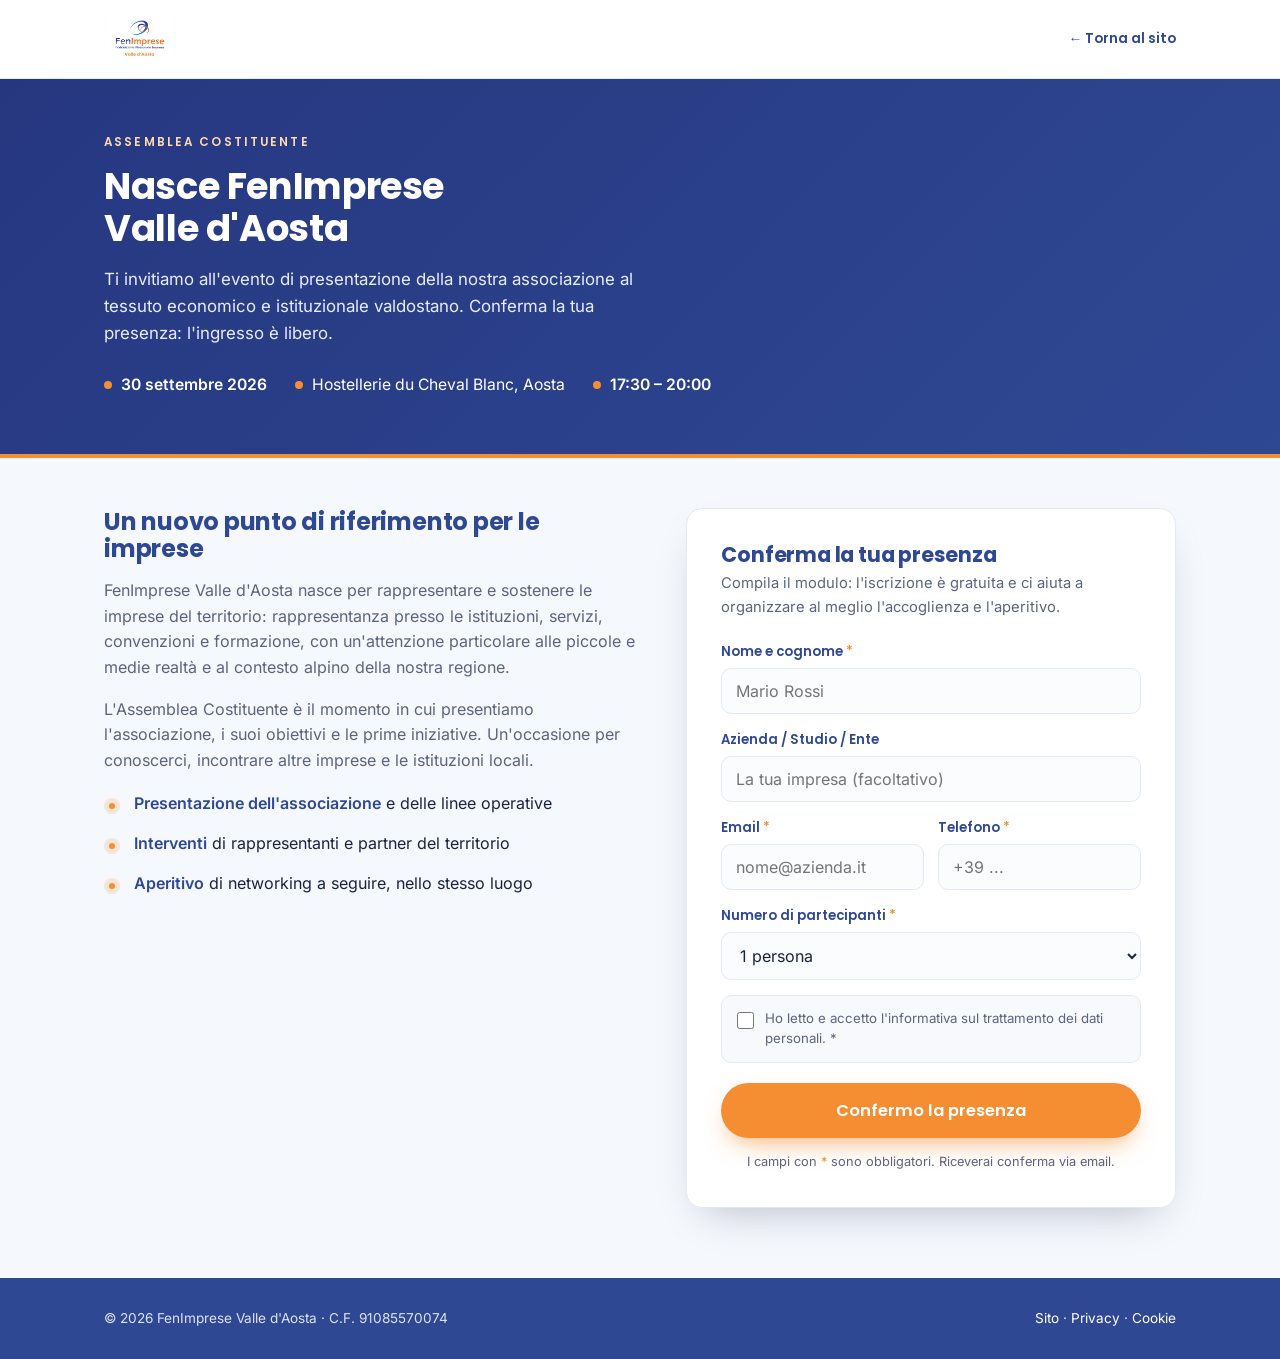
==== assemblea.html @ c691036e "Add files via upload" ====
<!DOCTYPE html>
<html lang="it">
<head>
<meta charset="UTF-8">
<meta name="viewport" content="width=device-width, initial-scale=1.0">
<title>Assemblea Costituente · FenImprese Valle d'Aosta</title>
<meta name="description" content="Iscriviti all'Assemblea Costituente di FenImprese Valle d'Aosta, 30 settembre 2026, Hostellerie du Cheval Blanc. Conferma la tua presenza.">
<link rel="stylesheet" href="fonts.css">
<style>
  :root{
    --navy:#2F4893;--orange:#F58E32;--blue:#3786C1;--ink:#1A2340;--muted:#5B6480;
    --paper:#F5F8FC;--line:#E4EAF3;--white:#FFFFFF;--radius:16px;
    --shadow:0 18px 40px -20px rgba(31,44,90,.35);--maxw:1120px;
  }
  *{box-sizing:border-box;margin:0;padding:0}
  html{scroll-behavior:smooth}
  body{font-family:'Inter',system-ui,sans-serif;color:var(--ink);background:var(--paper);line-height:1.6;-webkit-font-smoothing:antialiased}
  h1,h2,h3,.display{font-family:'Poppins',system-ui,sans-serif;line-height:1.14;letter-spacing:-.01em}
  a{color:inherit;text-decoration:none}
  .wrap{max-width:var(--maxw);margin:0 auto;padding:0 24px}

  header{background:var(--white);border-bottom:1px solid var(--line);padding:16px 0;position:sticky;top:0;z-index:20}
  header .wrap{display:flex;align-items:center;justify-content:space-between;gap:16px}
  .logo-img{height:46px;width:auto;display:block}
  .back{font-family:'Poppins',sans-serif;font-weight:600;font-size:.85rem;color:var(--navy);display:inline-flex;align-items:center;gap:6px}

  .hero{background:linear-gradient(135deg,#263780,var(--navy));color:#fff;padding:54px 0 60px;position:relative;overflow:hidden}
  .hero::after{content:"";position:absolute;inset:auto 0 0 0;height:4px;background:var(--orange)}
  .hero .eyebrow{font-family:'Poppins',sans-serif;font-weight:600;font-size:.74rem;letter-spacing:.18em;text-transform:uppercase;color:#ffd9b3;margin-bottom:14px}
  .hero h1{font-size:2.3rem;margin-bottom:16px;max-width:16ch}
  .hero p.lead{font-size:1.05rem;color:#e8ecff;max-width:52ch;margin-bottom:26px}
  .facts{display:flex;flex-wrap:wrap;gap:14px 28px;font-size:.98rem}
  .facts .f{display:flex;align-items:center;gap:9px}
  .facts .f b{font-weight:600}
  .facts .dot{width:8px;height:8px;border-radius:50%;background:var(--orange);flex-shrink:0}

  .main{padding:50px 0 70px}
  .grid{display:grid;grid-template-columns:1.1fr 1fr;gap:44px;align-items:start}

  .info h2{font-size:1.5rem;color:var(--navy);margin-bottom:16px}
  .info p{color:var(--muted);margin-bottom:16px}
  .info ul{list-style:none;margin:18px 0 0}
  .info li{position:relative;padding-left:30px;margin-bottom:14px;color:var(--ink)}
  .info li::before{content:"";position:absolute;left:0;top:7px;width:16px;height:16px;border-radius:50%;background:var(--orange);opacity:.18}
  .info li::after{content:"";position:absolute;left:5px;top:12px;width:6px;height:6px;border-radius:50%;background:var(--orange)}
  .info li b{color:var(--navy)}

  .form-card{background:var(--white);border:1px solid var(--line);border-radius:var(--radius);padding:34px;box-shadow:var(--shadow)}
  .form-card h3{font-size:1.3rem;color:var(--navy);margin-bottom:6px}
  .form-card .sub{color:var(--muted);font-size:.92rem;margin-bottom:22px}
  .field{margin-bottom:15px}
  .field label{display:block;font-family:'Poppins',sans-serif;font-weight:600;font-size:.82rem;margin-bottom:6px;color:var(--navy)}
  .req{color:var(--orange)}
  .field input,.field select{width:100%;padding:12px 14px;font-family:inherit;font-size:1rem;color:var(--ink);background:#FBFCFE;border:1.5px solid var(--line);border-radius:10px;transition:border-color .15s,box-shadow .15s}
  .field input:focus,.field select:focus{outline:none;border-color:var(--blue);box-shadow:0 0 0 3px rgba(55,134,193,.15);background:#fff}
  .row2{display:grid;grid-template-columns:1fr 1fr;gap:14px}
  .consent{display:flex;gap:11px;align-items:flex-start;background:#F7F9FD;border:1px solid var(--line);border-radius:10px;padding:13px 15px;margin:8px 0 20px}
  .consent input{margin-top:3px;width:17px;height:17px;accent-color:var(--navy);flex-shrink:0}
  .consent span{font-size:.83rem;color:var(--muted);line-height:1.5}
  .btn-primary{font-family:'Poppins',sans-serif;font-weight:600;font-size:1.03rem;width:100%;justify-content:center;cursor:pointer;padding:15px;border-radius:999px;border:0;color:#fff;background:var(--orange);box-shadow:0 12px 26px -10px rgba(245,142,50,.75);transition:transform .12s,background .15s}
  .btn-primary:hover{background:#e37f22;transform:translateY(-2px)}
  .btn-primary:disabled{opacity:.6;cursor:not-allowed;transform:none}
  .form-note{text-align:center;font-size:.8rem;color:var(--muted);margin-top:14px}

  .success{display:none;text-align:center;padding:20px 6px}
  .success .tick{width:64px;height:64px;margin:0 auto 18px;border-radius:50%;background:#eafaf0;color:#2e9e5b;display:flex;align-items:center;justify-content:center;font-size:34px}
  .success h3{font-size:1.4rem;color:var(--navy);margin-bottom:10px}
  .success p{color:var(--muted)}

  footer{background:var(--navy);color:#dbe2f5;padding:30px 0;font-size:.85rem}
  footer .wrap{display:flex;flex-wrap:wrap;justify-content:space-between;gap:12px;align-items:center}
  footer a{color:#fff}

  @media(max-width:820px){.grid{grid-template-columns:1fr;gap:32px}.hero h1{font-size:1.9rem}.row2{grid-template-columns:1fr}}
</style>
</head>
<body>
  <header>
    <div class="wrap">
      <a href="index.html" aria-label="FenImprese Valle d'Aosta"><img class="logo-img" src="[data-uri]" alt="FenImprese Valle d'Aosta"></a>
      <a class="back" href="index.html">&larr; Torna al sito</a>
    </div>
  </header>

  <section class="hero">
    <div class="wrap">
      <div class="eyebrow">Assemblea Costituente</div>
      <h1>Nasce FenImprese Valle d'Aosta</h1>
      <p class="lead">Ti invitiamo all'evento di presentazione della nostra associazione al tessuto economico e istituzionale valdostano. Conferma la tua presenza: l'ingresso &egrave; libero.</p>
      <div class="facts">
        <div class="f"><span class="dot"></span><b>30 settembre 2026</b></div>
        <div class="f"><span class="dot"></span>Hostellerie du Cheval Blanc, Aosta</div>
        <div class="f"><span class="dot"></span><b>17:30 &ndash; 20:00</b></div>
      </div>
    </div>
  </section>

  <main class="main">
    <div class="wrap grid">
      <div class="info">
        <h2>Un nuovo punto di riferimento per le imprese</h2>
        <p>FenImprese Valle d'Aosta nasce per rappresentare e sostenere le imprese del territorio: rappresentanza presso le istituzioni, servizi, convenzioni e formazione, con un'attenzione particolare alle piccole e medie realt&agrave; e al contesto alpino della nostra regione.</p>
        <p>L'Assemblea Costituente &egrave; il momento in cui presentiamo l'associazione, i suoi obiettivi e le prime iniziative. Un'occasione per conoscerci, incontrare altre imprese e le istituzioni locali.</p>
        <ul>
          <li><b>Presentazione dell'associazione</b> e delle linee operative</li>
          <li><b>Interventi</b> di rappresentanti e partner del territorio</li>
          <li><b>Aperitivo</b> di networking a seguire, nello stesso luogo</li>
        </ul>
      </div>

      <div>
        <form id="signup-assemblea" class="form-card" novalidate>
          <h3>Conferma la tua presenza</h3>
          <p class="sub">Compila il modulo: l'iscrizione &egrave; gratuita e ci aiuta a organizzare al meglio l'accoglienza e l'aperitivo.</p>

          <div class="field">
            <label for="nome">Nome e cognome <span class="req">*</span></label>
            <input id="nome" name="nome" type="text" placeholder="Mario Rossi" required autocomplete="name">
          </div>
          <div class="field">
            <label for="azienda">Azienda / Studio / Ente</label>
            <input id="azienda" name="azienda" type="text" placeholder="La tua impresa (facoltativo)" autocomplete="organization">
          </div>
          <div class="row2">
            <div class="field">
              <label for="email">Email <span class="req">*</span></label>
              <input id="email" name="email" type="email" placeholder="nome@azienda.it" required autocomplete="email">
            </div>
            <div class="field">
              <label for="tel">Telefono <span class="req">*</span></label>
              <input id="tel" name="tel" type="tel" placeholder="+39 ..." required autocomplete="tel">
            </div>
          </div>
          <div class="field">
            <label for="partecipanti">Numero di partecipanti <span class="req">*</span></label>
            <select id="partecipanti" name="partecipanti" required>
              <option value="1">1 persona</option>
              <option value="2">2 persone</option>
              <option value="3">3 persone</option>
              <option value="4">4 persone</option>
              <option value="5+">5 o pi&ugrave;</option>
            </select>
          </div>

          <!-- Campo nascosto: dice allo script di scrivere nella scheda "Assemblea" -->
          <input type="hidden" name="tipo" value="assemblea">
          <!-- Fonte campagna (social, pec, ecc.) letta dall'URL -->
          <input type="hidden" id="fonte" name="fonte" value="">

          <label class="consent">
            <input type="checkbox" name="privacy" required>
            <span>Ho letto e accetto l'<a href="privacy.html" target="_blank" rel="noopener">informativa sul trattamento dei dati personali</a>. <span class="req">*</span></span>
          </label>

          <button type="submit" class="btn-primary">Confermo la presenza</button>
          <p class="form-note">I campi con <span class="req">*</span> sono obbligatori. Riceverai conferma via email.</p>
        </form>

        <div class="success" id="success">
          <div class="tick">&#10003;</div>
          <h3>Iscrizione registrata</h3>
          <p>Grazie per aver confermato la tua presenza.<br>Ti aspettiamo il 30 settembre al Cheval Blanc.</p>
        </div>
      </div>
    </div>
  </main>

  <footer>
    <div class="wrap">
      <span>&copy; 2026 FenImprese Valle d'Aosta &middot; C.F. 91085570074</span>
      <span><a href="index.html">Sito</a> &middot; <a href="privacy.html">Privacy</a> &middot; <a href="cookie.html">Cookie</a></span>
    </div>
  </footer>

<script>
  // Fonte campagna: legge ?utm_source= o ?f= dall'URL (es. link nei social o nella PEC)
  (function(){
    var p=new URLSearchParams(location.search);
    var f=p.get('utm_source')||p.get('f')||'assemblea';
    var el=document.getElementById('fonte'); if(el) el.value=f;
  })();

  // Stesso endpoint del modulo adesioni del sito
  const FORM_ENDPOINT = 'https://script.google.com/macros/s/AKfycbwHo48KUYdYgYVjm_8X_t6NlR8qDRTSarZIr0g1LvCDwyOo74_mADnQaVTJwItzqu3Qxg/exec';

  document.getElementById('signup-assemblea').addEventListener('submit',function(e){
    e.preventDefault();
    if(!this.checkValidity()){this.reportValidity();return;}
    var form=this, btn=form.querySelector('button[type="submit"]');
    function done(){
      form.style.display='none';
      var s=document.getElementById('success');
      s.style.display='block';
      s.scrollIntoView({behavior:'smooth',block:'center'});
    }
    if(FORM_ENDPOINT){
      if(btn){btn.disabled=true;btn.textContent='Invio in corso...';}
      fetch(FORM_ENDPOINT,{method:'POST',body:new FormData(form)}).then(done).catch(done);
    } else { done(); }
  });
</script>
</body>
</html>
---- fonts.css ----
/* Font self-hosted e INCORPORATI (Poppins, Inter) - subset latin - SIL Open Font License.
   I caratteri sono dentro questo file: non serve alcuna cartella esterna. */

@font-face{font-family:'Poppins';font-style:normal;font-weight:400;font-display:swap;src:url([data-uri]) format('woff2');}
@font-face{font-family:'Poppins';font-style:normal;font-weight:500;font-display:swap;src:url([data-uri]) format('woff2');}
@font-face{font-family:'Poppins';font-style:normal;font-weight:600;font-display:swap;src:url([data-uri]) format('woff2');}
@font-face{font-family:'Poppins';font-style:normal;font-weight:700;font-display:swap;src:url([data-uri]) format('woff2');}
@font-face{font-family:'Poppins';font-style:normal;font-weight:800;font-display:swap;src:url([data-uri]) format('woff2');}
@font-face{font-family:'Inter';font-style:normal;font-weight:400;font-display:swap;src:url([data-uri]) format('woff2');}
@font-face{font-family:'Inter';font-style:normal;font-weight:500;font-display:swap;src:url([data-uri]) format('woff2');}
@font-face{font-family:'Inter';font-style:normal;font-weight:600;font-display:swap;src:url([data-uri]) format('woff2');}
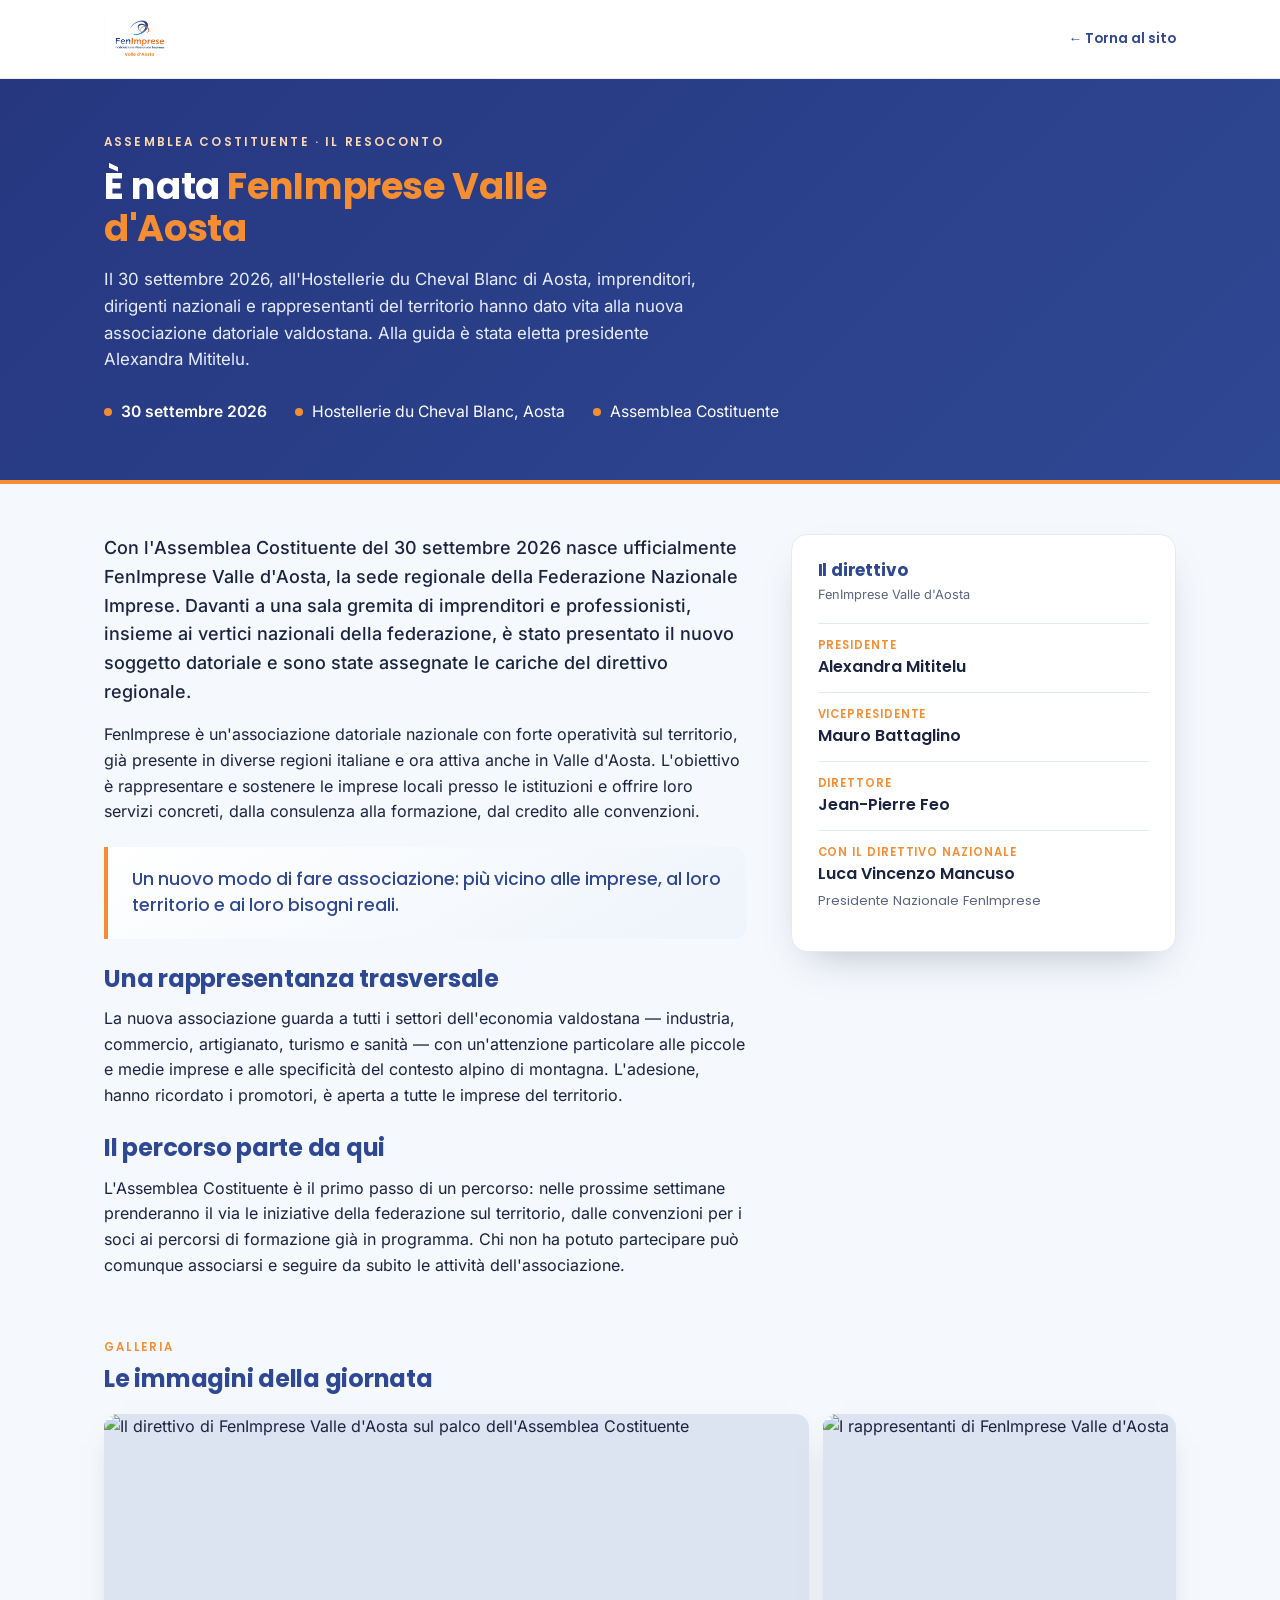
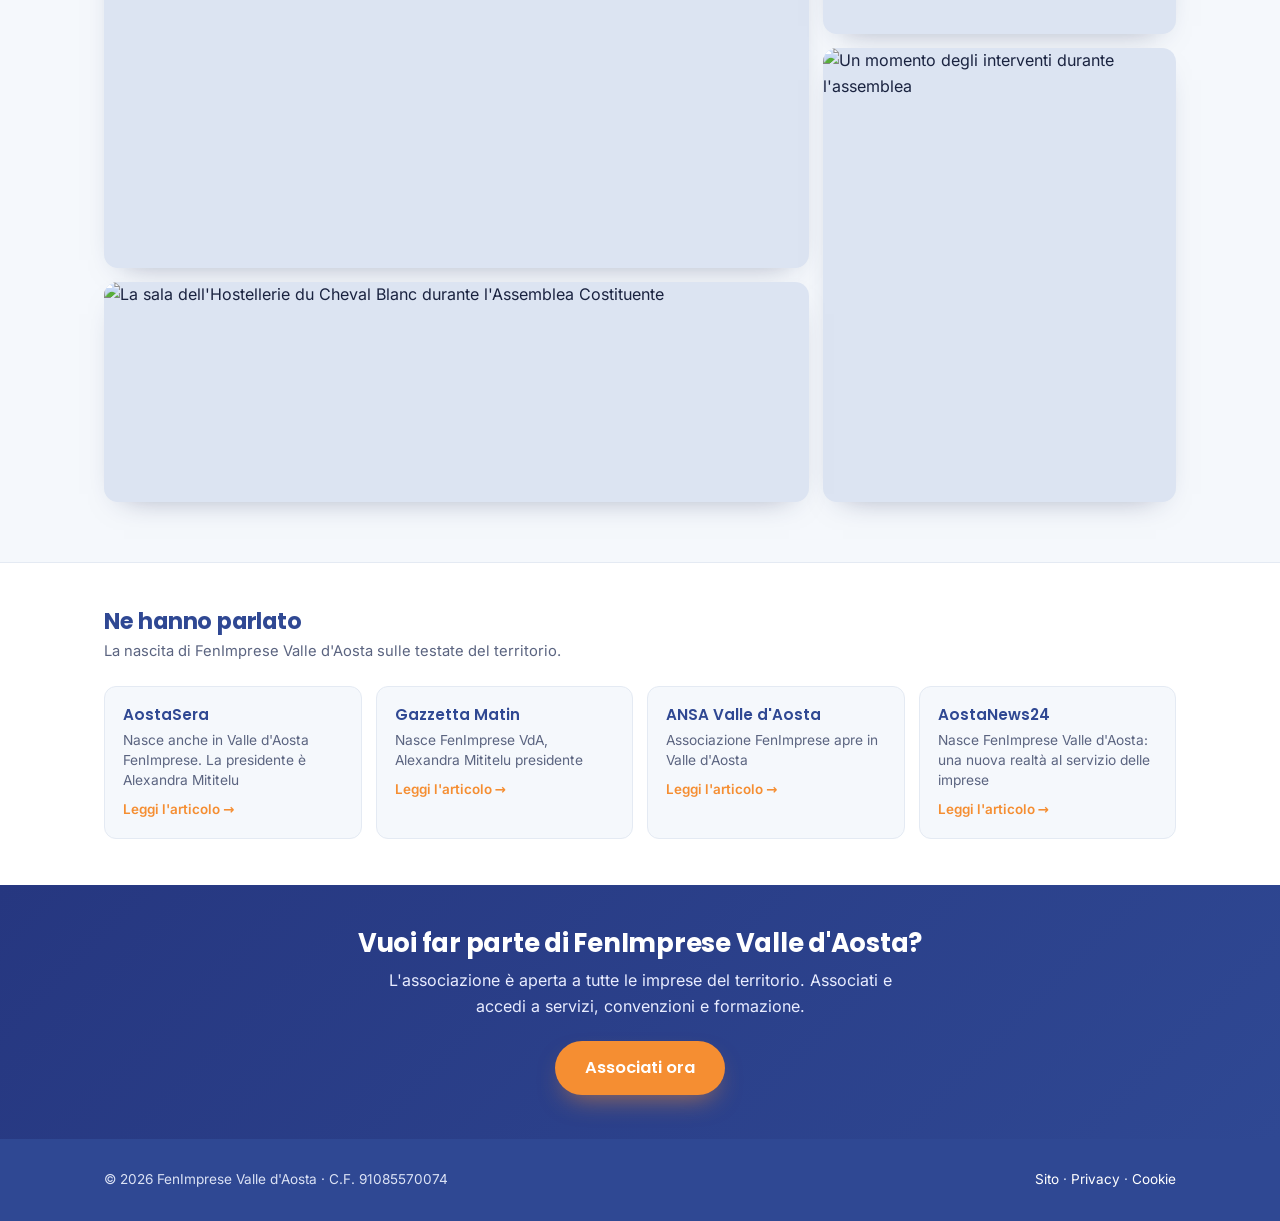
==== commit 182fe593: "Add files via upload" ====
--- a/assemblea.html
+++ b/assemblea.html
@@ -4,7 +4,7 @@
 <meta charset="UTF-8">
 <meta name="viewport" content="width=device-width, initial-scale=1.0">
 <title>Assemblea Costituente · FenImprese Valle d'Aosta</title>
-<meta name="description" content="Iscriviti all'Assemblea Costituente di FenImprese Valle d'Aosta, 30 settembre 2026, Hostellerie du Cheval Blanc. Conferma la tua presenza.">
+<meta name="description" content="Il 30 settembre 2026, all'Hostellerie du Cheval Blanc di Aosta, si è tenuta l'Assemblea Costituente di FenImprese Valle d'Aosta. Presidente Alexandra Mititelu. Foto e resoconto.">
 <link rel="stylesheet" href="fonts.css">
 <style>
   :root{
@@ -27,51 +27,64 @@
   .hero{background:linear-gradient(135deg,#263780,var(--navy));color:#fff;padding:54px 0 60px;position:relative;overflow:hidden}
   .hero::after{content:"";position:absolute;inset:auto 0 0 0;height:4px;background:var(--orange)}
   .hero .eyebrow{font-family:'Poppins',sans-serif;font-weight:600;font-size:.74rem;letter-spacing:.18em;text-transform:uppercase;color:#ffd9b3;margin-bottom:14px}
-  .hero h1{font-size:2.3rem;margin-bottom:16px;max-width:16ch}
-  .hero p.lead{font-size:1.05rem;color:#e8ecff;max-width:52ch;margin-bottom:26px}
+  .hero h1{font-size:2.3rem;margin-bottom:16px;max-width:18ch}
+  .hero h1 .hl{color:var(--orange)}
+  .hero p.lead{font-size:1.05rem;color:#e8ecff;max-width:56ch;margin-bottom:26px}
   .facts{display:flex;flex-wrap:wrap;gap:14px 28px;font-size:.98rem}
   .facts .f{display:flex;align-items:center;gap:9px}
   .facts .f b{font-weight:600}
   .facts .dot{width:8px;height:8px;border-radius:50%;background:var(--orange);flex-shrink:0}
 
-  .main{padding:50px 0 70px}
-  .grid{display:grid;grid-template-columns:1.1fr 1fr;gap:44px;align-items:start}
+  .main{padding:50px 0 24px}
+  .lead-row{display:grid;grid-template-columns:1.25fr .75fr;gap:44px;align-items:start}
+  .article h2{font-size:1.5rem;color:var(--navy);margin:26px 0 14px}
+  .article h2:first-child{margin-top:0}
+  .article p{color:var(--ink);margin-bottom:16px}
+  .article p.intro{font-size:1.12rem;color:var(--ink);font-weight:500}
+  .pull{background:linear-gradient(150deg,#fff,#eef4fb);border-left:4px solid var(--orange);border-radius:0 14px 14px 0;padding:20px 24px;margin:22px 0;font-family:'Poppins',sans-serif;font-weight:500;color:var(--navy);font-size:1.08rem;line-height:1.5}
 
-  .info h2{font-size:1.5rem;color:var(--navy);margin-bottom:16px}
-  .info p{color:var(--muted);margin-bottom:16px}
-  .info ul{list-style:none;margin:18px 0 0}
-  .info li{position:relative;padding-left:30px;margin-bottom:14px;color:var(--ink)}
-  .info li::before{content:"";position:absolute;left:0;top:7px;width:16px;height:16px;border-radius:50%;background:var(--orange);opacity:.18}
-  .info li::after{content:"";position:absolute;left:5px;top:12px;width:6px;height:6px;border-radius:50%;background:var(--orange)}
-  .info li b{color:var(--navy)}
+  .board{background:var(--white);border:1px solid var(--line);border-radius:var(--radius);padding:26px;box-shadow:var(--shadow);position:sticky;top:96px}
+  .board h3{font-size:1.05rem;color:var(--navy);margin-bottom:4px}
+  .board .cap{font-size:.8rem;color:var(--muted);margin-bottom:18px}
+  .board .row{display:flex;flex-direction:column;padding:12px 0;border-top:1px solid var(--line)}
+  .board .row:first-of-type{border-top:0}
+  .board .row .role{font-size:.72rem;letter-spacing:.08em;text-transform:uppercase;color:var(--orange);font-family:'Poppins',sans-serif;font-weight:600}
+  .board .row .name{font-family:'Poppins',sans-serif;font-weight:600;color:var(--ink);font-size:1rem}
+  @media(max-width:860px){.lead-row{grid-template-columns:1fr;gap:30px}.board{position:static}}
 
-  .form-card{background:var(--white);border:1px solid var(--line);border-radius:var(--radius);padding:34px;box-shadow:var(--shadow)}
-  .form-card h3{font-size:1.3rem;color:var(--navy);margin-bottom:6px}
-  .form-card .sub{color:var(--muted);font-size:.92rem;margin-bottom:22px}
-  .field{margin-bottom:15px}
-  .field label{display:block;font-family:'Poppins',sans-serif;font-weight:600;font-size:.82rem;margin-bottom:6px;color:var(--navy)}
-  .req{color:var(--orange)}
-  .field input,.field select{width:100%;padding:12px 14px;font-family:inherit;font-size:1rem;color:var(--ink);background:#FBFCFE;border:1.5px solid var(--line);border-radius:10px;transition:border-color .15s,box-shadow .15s}
-  .field input:focus,.field select:focus{outline:none;border-color:var(--blue);box-shadow:0 0 0 3px rgba(55,134,193,.15);background:#fff}
-  .row2{display:grid;grid-template-columns:1fr 1fr;gap:14px}
-  .consent{display:flex;gap:11px;align-items:flex-start;background:#F7F9FD;border:1px solid var(--line);border-radius:10px;padding:13px 15px;margin:8px 0 20px}
-  .consent input{margin-top:3px;width:17px;height:17px;accent-color:var(--navy);flex-shrink:0}
-  .consent span{font-size:.83rem;color:var(--muted);line-height:1.5}
-  .btn-primary{font-family:'Poppins',sans-serif;font-weight:600;font-size:1.03rem;width:100%;justify-content:center;cursor:pointer;padding:15px;border-radius:999px;border:0;color:#fff;background:var(--orange);box-shadow:0 12px 26px -10px rgba(245,142,50,.75);transition:transform .12s,background .15s}
+  .gallery-sec{padding:20px 0 60px}
+  .sec-head{margin-bottom:22px}
+  .sec-head .eyebrow{font-family:'Poppins',sans-serif;font-weight:600;font-size:.72rem;letter-spacing:.16em;text-transform:uppercase;color:var(--orange)}
+  .sec-head h2{font-size:1.5rem;color:var(--navy);margin-top:8px}
+  .gallery{display:grid;grid-template-columns:2fr 1fr;grid-auto-rows:220px;gap:14px}
+  .gallery a{display:block;border-radius:14px;overflow:hidden;position:relative;box-shadow:0 12px 30px -20px rgba(31,44,90,.5);background:#dce4f2}
+  .gallery a img{width:100%;height:100%;object-fit:cover;display:block;transition:transform .5s ease}
+  .gallery a:hover img{transform:scale(1.04)}
+  .gallery .big{grid-row:span 2}
+  .gallery .tall{grid-row:span 2}
+  @media(max-width:720px){.gallery{grid-template-columns:1fr 1fr;grid-auto-rows:150px}.gallery .big{grid-column:span 2;grid-row:span 2}.gallery .tall{grid-row:span 2}}
+
+  .press{background:var(--white);border-top:1px solid var(--line);padding:46px 0}
+  .press h2{font-size:1.4rem;color:var(--navy);margin-bottom:6px}
+  .press .cap{color:var(--muted);font-size:.92rem;margin-bottom:22px}
+  .press-grid{display:grid;grid-template-columns:repeat(auto-fit,minmax(230px,1fr));gap:14px}
+  .press-grid a{display:block;background:var(--paper);border:1px solid var(--line);border-radius:12px;padding:16px 18px;transition:border-color .15s,transform .12s}
+  .press-grid a:hover{border-color:var(--blue);transform:translateY(-2px)}
+  .press-grid .src{font-family:'Poppins',sans-serif;font-weight:600;color:var(--navy);font-size:.95rem;margin-bottom:4px}
+  .press-grid .t{color:var(--muted);font-size:.86rem;line-height:1.45}
+  .press-grid .arrow{color:var(--orange);font-weight:600;font-size:.84rem;margin-top:8px;display:inline-block}
+
+  .cta{background:linear-gradient(135deg,#263780,var(--navy));color:#fff;padding:44px 0;text-align:center}
+  .cta h2{font-size:1.6rem;margin-bottom:10px}
+  .cta p{color:#e8ecff;max-width:52ch;margin:0 auto 22px}
+  .btn-primary{font-family:'Poppins',sans-serif;font-weight:600;font-size:1.03rem;display:inline-flex;align-items:center;gap:8px;cursor:pointer;padding:14px 30px;border-radius:999px;border:0;color:#fff;background:var(--orange);box-shadow:0 12px 26px -10px rgba(245,142,50,.6);transition:transform .12s,background .15s}
   .btn-primary:hover{background:#e37f22;transform:translateY(-2px)}
-  .btn-primary:disabled{opacity:.6;cursor:not-allowed;transform:none}
-  .form-note{text-align:center;font-size:.8rem;color:var(--muted);margin-top:14px}
-
-  .success{display:none;text-align:center;padding:20px 6px}
-  .success .tick{width:64px;height:64px;margin:0 auto 18px;border-radius:50%;background:#eafaf0;color:#2e9e5b;display:flex;align-items:center;justify-content:center;font-size:34px}
-  .success h3{font-size:1.4rem;color:var(--navy);margin-bottom:10px}
-  .success p{color:var(--muted)}
 
   footer{background:var(--navy);color:#dbe2f5;padding:30px 0;font-size:.85rem}
   footer .wrap{display:flex;flex-wrap:wrap;justify-content:space-between;gap:12px;align-items:center}
   footer a{color:#fff}
 
-  @media(max-width:820px){.grid{grid-template-columns:1fr;gap:32px}.hero h1{font-size:1.9rem}.row2{grid-template-columns:1fr}}
+  @media(max-width:820px){.hero h1{font-size:1.9rem}}
 </style>
 </head>
 <body>
@@ -84,86 +97,95 @@
 
   <section class="hero">
     <div class="wrap">
-      <div class="eyebrow">Assemblea Costituente</div>
-      <h1>Nasce FenImprese Valle d'Aosta</h1>
-      <p class="lead">Ti invitiamo all'evento di presentazione della nostra associazione al tessuto economico e istituzionale valdostano. Conferma la tua presenza: l'ingresso &egrave; libero.</p>
+      <div class="eyebrow">Assemblea Costituente &middot; Il resoconto</div>
+      <h1>&Egrave; nata <span class="hl">FenImprese Valle d'Aosta</span></h1>
+      <p class="lead">Il 30 settembre 2026, all'Hostellerie du Cheval Blanc di Aosta, imprenditori, dirigenti nazionali e rappresentanti del territorio hanno dato vita alla nuova associazione datoriale valdostana. Alla guida &egrave; stata eletta presidente Alexandra Mititelu.</p>
       <div class="facts">
         <div class="f"><span class="dot"></span><b>30 settembre 2026</b></div>
         <div class="f"><span class="dot"></span>Hostellerie du Cheval Blanc, Aosta</div>
-        <div class="f"><span class="dot"></span><b>17:30 &ndash; 20:00</b></div>
+        <div class="f"><span class="dot"></span>Assemblea Costituente</div>
       </div>
     </div>
   </section>
 
   <main class="main">
-    <div class="wrap grid">
-      <div class="info">
-        <h2>Un nuovo punto di riferimento per le imprese</h2>
-        <p>FenImprese Valle d'Aosta nasce per rappresentare e sostenere le imprese del territorio: rappresentanza presso le istituzioni, servizi, convenzioni e formazione, con un'attenzione particolare alle piccole e medie realt&agrave; e al contesto alpino della nostra regione.</p>
-        <p>L'Assemblea Costituente &egrave; il momento in cui presentiamo l'associazione, i suoi obiettivi e le prime iniziative. Un'occasione per conoscerci, incontrare altre imprese e le istituzioni locali.</p>
-        <ul>
-          <li><b>Presentazione dell'associazione</b> e delle linee operative</li>
-          <li><b>Interventi</b> di rappresentanti e partner del territorio</li>
-          <li><b>Aperitivo</b> di networking a seguire, nello stesso luogo</li>
-        </ul>
+    <div class="wrap lead-row">
+      <div class="article">
+        <p class="intro">Con l'Assemblea Costituente del 30 settembre 2026 nasce ufficialmente FenImprese Valle d'Aosta, la sede regionale della Federazione Nazionale Imprese. Davanti a una sala gremita di imprenditori e professionisti, insieme ai vertici nazionali della federazione, &egrave; stato presentato il nuovo soggetto datoriale e sono state assegnate le cariche del direttivo regionale.</p>
+
+        <p>FenImprese &egrave; un'associazione datoriale nazionale con forte operativit&agrave; sul territorio, gi&agrave; presente in diverse regioni italiane e ora attiva anche in Valle d'Aosta. L'obiettivo &egrave; rappresentare e sostenere le imprese locali presso le istituzioni e offrire loro servizi concreti, dalla consulenza alla formazione, dal credito alle convenzioni.</p>
+
+        <div class="pull">Un nuovo modo di fare associazione: pi&ugrave; vicino alle imprese, al loro territorio e ai loro bisogni reali.</div>
+
+        <h2>Una rappresentanza trasversale</h2>
+        <p>La nuova associazione guarda a tutti i settori dell'economia valdostana &mdash; industria, commercio, artigianato, turismo e sanit&agrave; &mdash; con un'attenzione particolare alle piccole e medie imprese e alle specificit&agrave; del contesto alpino di montagna. L'adesione, hanno ricordato i promotori, &egrave; aperta a tutte le imprese del territorio.</p>
+
+        <h2>Il percorso parte da qui</h2>
+        <p>L'Assemblea Costituente &egrave; il primo passo di un percorso: nelle prossime settimane prenderanno il via le iniziative della federazione sul territorio, dalle convenzioni per i soci ai percorsi di formazione gi&agrave; in programma. Chi non ha potuto partecipare pu&ograve; comunque associarsi e seguire da subito le attivit&agrave; dell'associazione.</p>
       </div>
 
-      <div>
-        <form id="signup-assemblea" class="form-card" novalidate>
-          <h3>Conferma la tua presenza</h3>
-          <p class="sub">Compila il modulo: l'iscrizione &egrave; gratuita e ci aiuta a organizzare al meglio l'accoglienza e l'aperitivo.</p>
+      <aside class="board">
+        <h3>Il direttivo</h3>
+        <div class="cap">FenImprese Valle d'Aosta</div>
+        <div class="row"><span class="role">Presidente</span><span class="name">Alexandra Mititelu</span></div>
+        <div class="row"><span class="role">Vicepresidente</span><span class="name">Mauro Battaglino</span></div>
+        <div class="row"><span class="role">Direttore</span><span class="name">Jean-Pierre Feo</span></div>
+        <div class="row"><span class="role">Con il direttivo nazionale</span><span class="name">Luca Vincenzo Mancuso<br><span style="font-weight:400;font-size:.82rem;color:var(--muted)">Presidente Nazionale FenImprese</span></span></div>
+      </aside>
+    </div>
+  </main>
 
-          <div class="field">
-            <label for="nome">Nome e cognome <span class="req">*</span></label>
-            <input id="nome" name="nome" type="text" placeholder="Mario Rossi" required autocomplete="name">
-          </div>
-          <div class="field">
-            <label for="azienda">Azienda / Studio / Ente</label>
-            <input id="azienda" name="azienda" type="text" placeholder="La tua impresa (facoltativo)" autocomplete="organization">
-          </div>
-          <div class="row2">
-            <div class="field">
-              <label for="email">Email <span class="req">*</span></label>
-              <input id="email" name="email" type="email" placeholder="nome@azienda.it" required autocomplete="email">
-            </div>
-            <div class="field">
-              <label for="tel">Telefono <span class="req">*</span></label>
-              <input id="tel" name="tel" type="tel" placeholder="+39 ..." required autocomplete="tel">
-            </div>
-          </div>
-          <div class="field">
-            <label for="partecipanti">Numero di partecipanti <span class="req">*</span></label>
-            <select id="partecipanti" name="partecipanti" required>
-              <option value="1">1 persona</option>
-              <option value="2">2 persone</option>
-              <option value="3">3 persone</option>
-              <option value="4">4 persone</option>
-              <option value="5+">5 o pi&ugrave;</option>
-            </select>
-          </div>
-
-          <!-- Campo nascosto: dice allo script di scrivere nella scheda "Assemblea" -->
-          <input type="hidden" name="tipo" value="assemblea">
-          <!-- Fonte campagna (social, pec, ecc.) letta dall'URL -->
-          <input type="hidden" id="fonte" name="fonte" value="">
-
-          <label class="consent">
-            <input type="checkbox" name="privacy" required>
-            <span>Ho letto e accetto l'<a href="privacy.html" target="_blank" rel="noopener">informativa sul trattamento dei dati personali</a>. <span class="req">*</span></span>
-          </label>
-
-          <button type="submit" class="btn-primary">Confermo la presenza</button>
-          <p class="form-note">I campi con <span class="req">*</span> sono obbligatori. Riceverai conferma via email.</p>
-        </form>
-
-        <div class="success" id="success">
-          <div class="tick">&#10003;</div>
-          <h3>Iscrizione registrata</h3>
-          <p>Grazie per aver confermato la tua presenza.<br>Ti aspettiamo il 30 settembre al Cheval Blanc.</p>
-        </div>
+  <section class="gallery-sec">
+    <div class="wrap">
+      <div class="sec-head">
+        <div class="eyebrow">Galleria</div>
+        <h2>Le immagini della giornata</h2>
+      </div>
+      <div class="gallery">
+        <a class="big" href="assemblea-2.jpg" target="_blank" rel="noopener"><img src="assemblea-2.jpg" alt="Il direttivo di FenImprese Valle d'Aosta sul palco dell'Assemblea Costituente" loading="lazy"></a>
+        <a href="assemblea-1.jpg" target="_blank" rel="noopener"><img src="assemblea-1.jpg" alt="I rappresentanti di FenImprese Valle d'Aosta" loading="lazy"></a>
+        <a class="tall" href="assemblea-3.jpg" target="_blank" rel="noopener"><img src="assemblea-3.jpg" alt="Un momento degli interventi durante l'assemblea" loading="lazy"></a>
+        <a href="assemblea-4.jpg" target="_blank" rel="noopener"><img src="assemblea-4.jpg" alt="La sala dell'Hostellerie du Cheval Blanc durante l'Assemblea Costituente" loading="lazy"></a>
       </div>
     </div>
-  </main>
+  </section>
+
+  <section class="press">
+    <div class="wrap">
+      <h2>Ne hanno parlato</h2>
+      <p class="cap">La nascita di FenImprese Valle d'Aosta sulle testate del territorio.</p>
+      <div class="press-grid">
+        <a href="https://aostasera.it/notizie/economia/nasce-anche-in-valle-daosta-fenimprese-la-presidente-e-alexandra-mititelu/" target="_blank" rel="noopener">
+          <div class="src">AostaSera</div>
+          <div class="t">Nasce anche in Valle d'Aosta FenImprese. La presidente &egrave; Alexandra Mititelu</div>
+          <span class="arrow">Leggi l'articolo &rarr;</span>
+        </a>
+        <a href="https://www.gazzettamatin.com/2026/09/30/nasce-fenimprese-vda/" target="_blank" rel="noopener">
+          <div class="src">Gazzetta Matin</div>
+          <div class="t">Nasce FenImprese VdA, Alexandra Mititelu presidente</div>
+          <span class="arrow">Leggi l'articolo &rarr;</span>
+        </a>
+        <a href="https://www.ansa.it/valledaosta/notizie/2026/09/29/associazione-fenimprese-apre-in-valle-daosta_36c3c572-afc9-4e2e-b7b1-fc5ea97ebacf.html" target="_blank" rel="noopener">
+          <div class="src">ANSA Valle d'Aosta</div>
+          <div class="t">Associazione FenImprese apre in Valle d'Aosta</div>
+          <span class="arrow">Leggi l'articolo &rarr;</span>
+        </a>
+        <a href="https://aostanews24.it/nasce-fenimprese-valle-daosta-una-nuova-realta-al-servizio-delle-imprese-del-territorio/" target="_blank" rel="noopener">
+          <div class="src">AostaNews24</div>
+          <div class="t">Nasce FenImprese Valle d'Aosta: una nuova realt&agrave; al servizio delle imprese</div>
+          <span class="arrow">Leggi l'articolo &rarr;</span>
+        </a>
+      </div>
+    </div>
+  </section>
+
+  <section class="cta">
+    <div class="wrap">
+      <h2>Vuoi far parte di FenImprese Valle d'Aosta?</h2>
+      <p>L'associazione &egrave; aperta a tutte le imprese del territorio. Associati e accedi a servizi, convenzioni e formazione.</p>
+      <a href="index.html#associati" class="btn-primary">Associati ora</a>
+    </div>
+  </section>
 
   <footer>
     <div class="wrap">
@@ -171,33 +193,5 @@
       <span><a href="index.html">Sito</a> &middot; <a href="privacy.html">Privacy</a> &middot; <a href="cookie.html">Cookie</a></span>
     </div>
   </footer>
-
-<script>
-  // Fonte campagna: legge ?utm_source= o ?f= dall'URL (es. link nei social o nella PEC)
-  (function(){
-    var p=new URLSearchParams(location.search);
-    var f=p.get('utm_source')||p.get('f')||'assemblea';
-    var el=document.getElementById('fonte'); if(el) el.value=f;
-  })();
-
-  // Stesso endpoint del modulo adesioni del sito
-  const FORM_ENDPOINT = 'https://script.google.com/macros/s/AKfycbwHo48KUYdYgYVjm_8X_t6NlR8qDRTSarZIr0g1LvCDwyOo74_mADnQaVTJwItzqu3Qxg/exec';
-
-  document.getElementById('signup-assemblea').addEventListener('submit',function(e){
-    e.preventDefault();
-    if(!this.checkValidity()){this.reportValidity();return;}
-    var form=this, btn=form.querySelector('button[type="submit"]');
-    function done(){
-      form.style.display='none';
-      var s=document.getElementById('success');
-      s.style.display='block';
-      s.scrollIntoView({behavior:'smooth',block:'center'});
-    }
-    if(FORM_ENDPOINT){
-      if(btn){btn.disabled=true;btn.textContent='Invio in corso...';}
-      fetch(FORM_ENDPOINT,{method:'POST',body:new FormData(form)}).then(done).catch(done);
-    } else { done(); }
-  });
-</script>
 </body>
-</html>+</html>
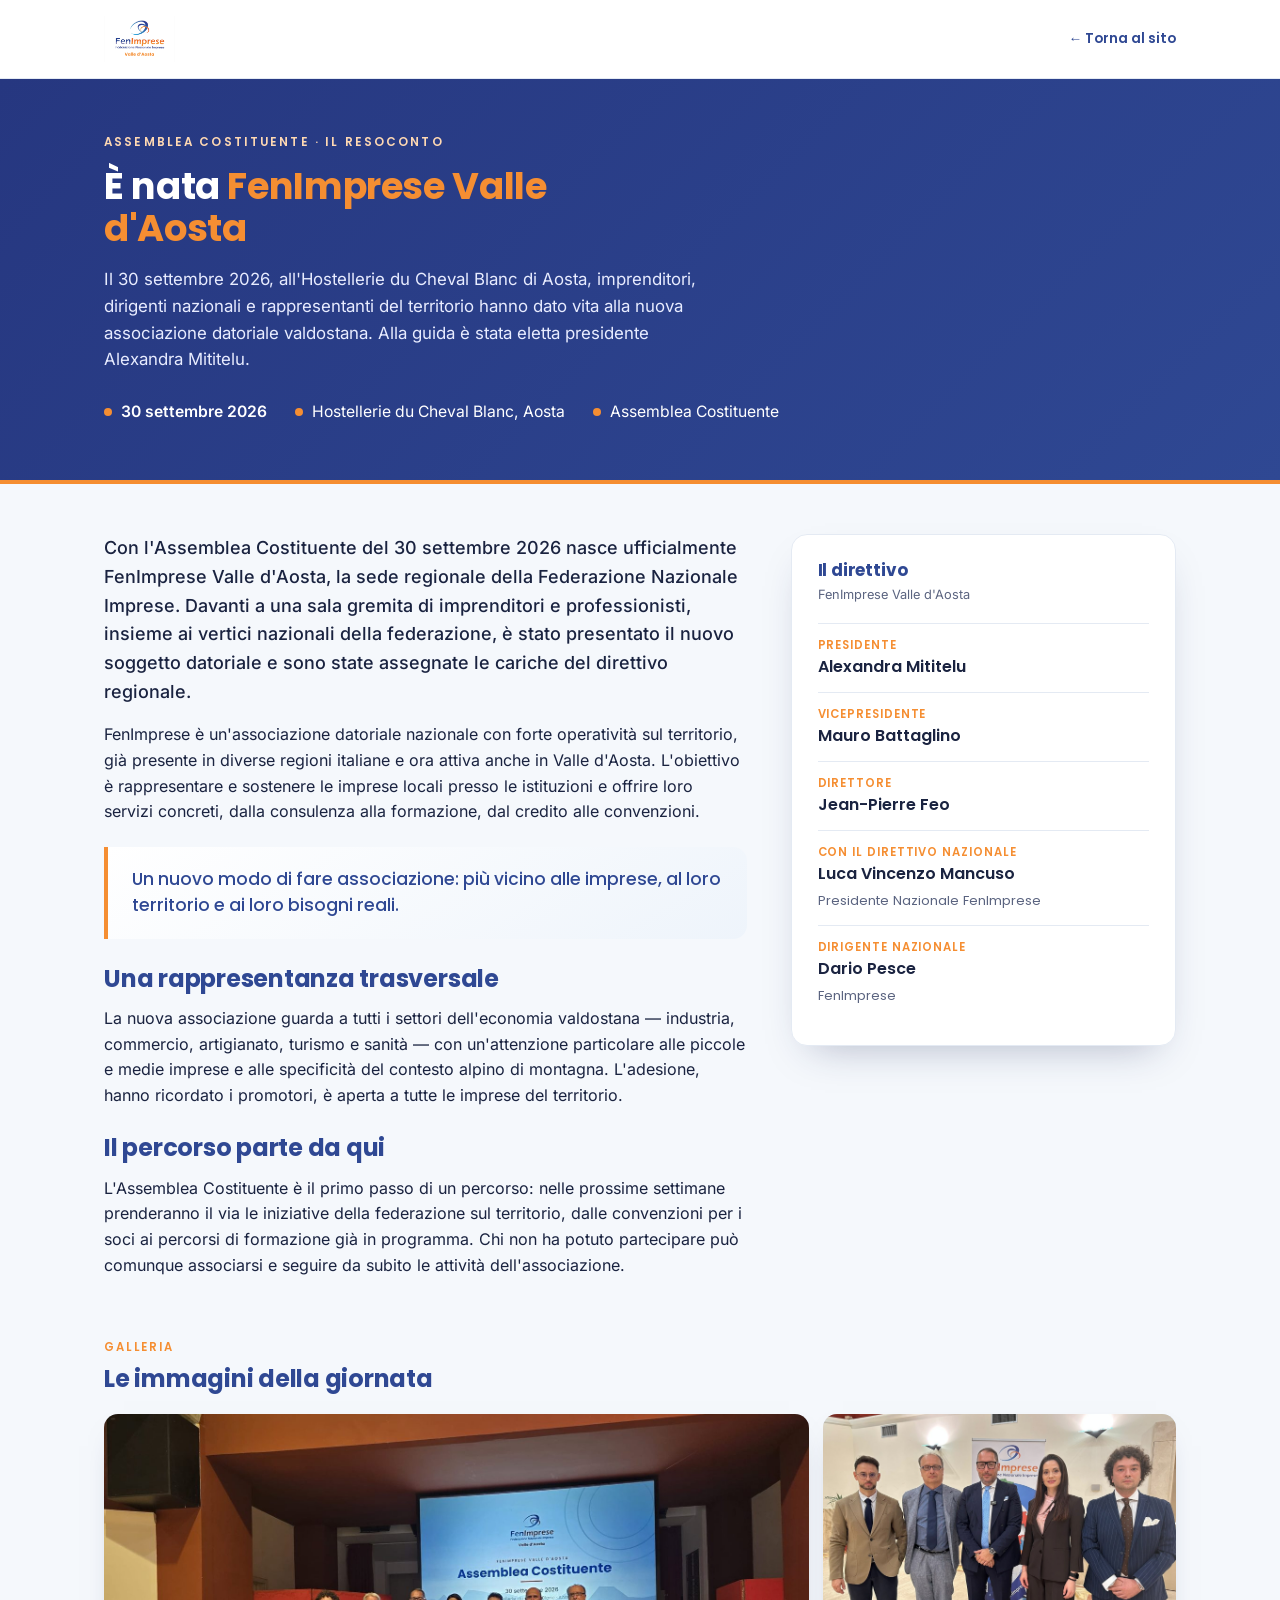
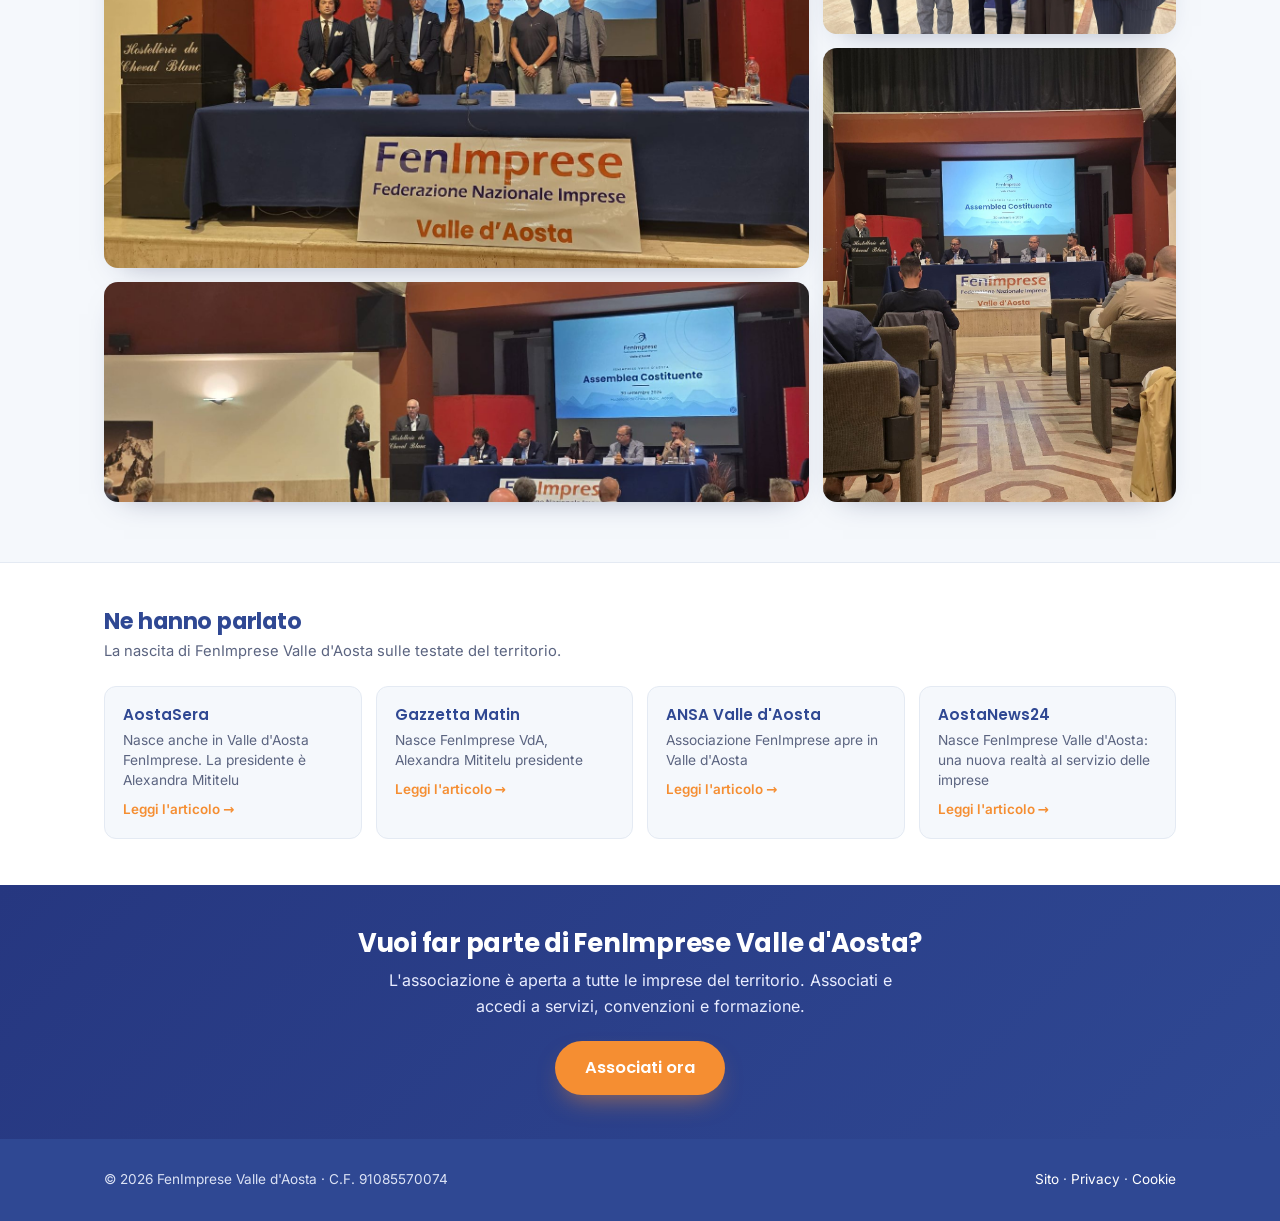
==== commit 386b721f: "Add files via upload" ====
--- a/assemblea.html
+++ b/assemblea.html
@@ -131,6 +131,7 @@
         <div class="row"><span class="role">Vicepresidente</span><span class="name">Mauro Battaglino</span></div>
         <div class="row"><span class="role">Direttore</span><span class="name">Jean-Pierre Feo</span></div>
         <div class="row"><span class="role">Con il direttivo nazionale</span><span class="name">Luca Vincenzo Mancuso<br><span style="font-weight:400;font-size:.82rem;color:var(--muted)">Presidente Nazionale FenImprese</span></span></div>
+        <div class="row"><span class="role">Dirigente nazionale</span><span class="name">Dario Pesce<br><span style="font-weight:400;font-size:.82rem;color:var(--muted)">FenImprese</span></span></div>
       </aside>
     </div>
   </main>
